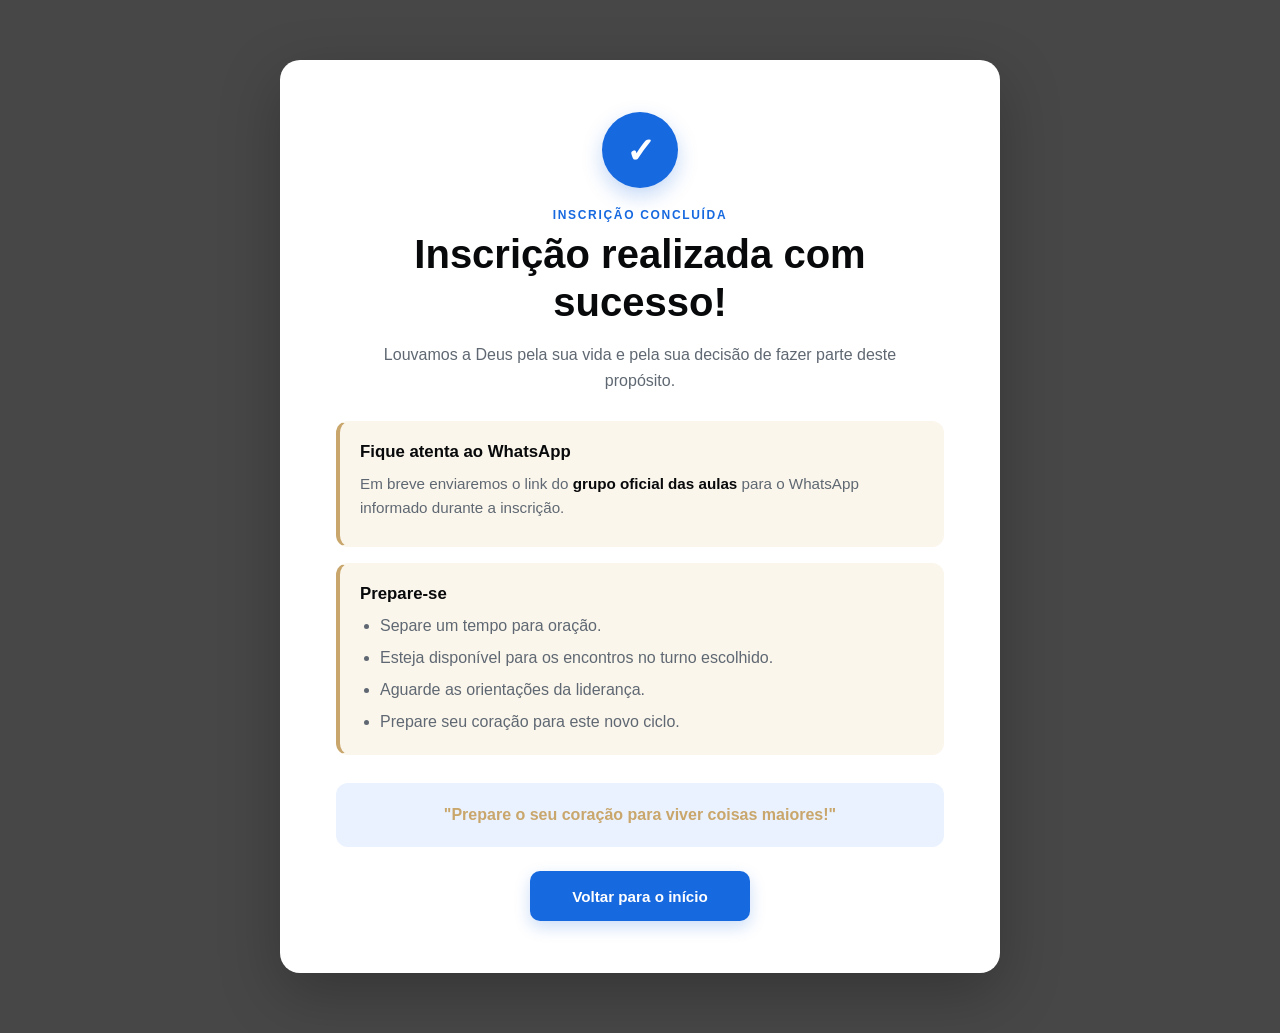
==== confirmacao.html @ 24d8322d "Publica site de inscrição" ====
<!DOCTYPE html>
<html lang="pt-BR">

<head>
    <meta charset="UTF-8">

    <meta
        name="viewport"
        content="width=device-width, initial-scale=1.0"
    >

    <meta
        name="description"
        content="Confirmação de inscrição no Curso de Fundamentação Ministerial."
    >

    <title>
        Inscrição Confirmada | Curso de Fundamentação Ministerial
    </title>

    <link rel="stylesheet" href="css/confirmacao.css">
</head>


<body>

    <main class="confirmation-page">

        <section
            class="confirmation-card"
            aria-labelledby="confirmation-title"
        >

            <!-- Ícone de sucesso -->
            <div
                class="success-icon"
                aria-hidden="true"
            >
                ✓
            </div>


            <!-- Cabeçalho -->
            <header class="confirmation-header">

                <p class="confirmation-kicker">
                    INSCRIÇÃO CONCLUÍDA
                </p>

                <h1 id="confirmation-title">
                    Inscrição realizada com sucesso!
                </h1>

                <p class="confirmation-intro">
                    Louvamos a Deus pela sua vida e pela sua decisão
                    de fazer parte deste propósito.
                </p>

            </header>


            <!-- Informações -->
            <div class="confirmation-content">

                
                <div class="info-box">

                    <h2>
                        Fique atenta ao WhatsApp
                    </h2>

                    <p>
                        Em breve enviaremos o link do
                        <strong>
                            grupo oficial das aulas
                        </strong>
                        para o WhatsApp informado durante a inscrição.
                    </p>

                </div>


                <div class="info-box">

                    <h2>
                        Prepare-se
                    </h2>

                    <ul>

                        <li>
                            Separe um tempo para oração.
                        </li>

                        <li>
                            Esteja disponível para os encontros no
                            turno escolhido.
                        </li>

                        <li>
                            Aguarde as orientações da liderança.
                        </li>

                        <li>
                            Prepare seu coração para este novo ciclo.
                        </li>

                    </ul>

                </div>

            </div>


            <!-- Mensagem final -->
            <div class="final-message">

                <p>
                    "Prepare o seu coração para viver coisas maiores!"
                </p>

            </div>


            <!-- Ações -->
            <footer class="confirmation-actions">

                <a
                    href="index.html"
                    class="button button-primary"
                >
                    Voltar para o início
                </a>

            </footer>

        </section>

    </main>

</body>

</html>
---- css/confirmacao.css ----
/* =========================================================
   VARIÁVEIS
========================================================= */

:root {
    --black: #08090a;
    --black-soft: #111315;

    --white: #ffffff;
    --white-soft: #f5f7fa;

    --blue: #1769e0;
    --blue-dark: #0d4fae;
    --blue-light: #eaf2ff;

    --gold: #c9a66b;
    --gold-soft: #fbf6ec;

    --gray-100: #f1f3f5;
    --gray-200: #e1e5e9;
    --gray-600: #5f6872;

    --success: #1769e0;
}


/* =========================================================
   RESET
========================================================= */

* {
    box-sizing: border-box;
}


html {
    scroll-behavior: smooth;
}


body {
    margin: 0;

    min-height: 100vh;

    font-family:
        Arial,
        Helvetica,
        sans-serif;

    color: var(--black);

    background:
        linear-gradient(
            rgba(0, 0, 0, 0.72),
            rgba(0, 0, 0, 0.72)
        );
}


/* =========================================================
   PÁGINA
========================================================= */

.confirmation-page {

    min-height: 100vh;

    display: flex;

    align-items: center;
    justify-content: center;

    padding: 24px 16px;
}


/* =========================================================
   CARD PRINCIPAL
========================================================= */

.confirmation-card {

    width: 100%;
    max-width: 720px;

    padding: 32px 20px;

    background: var(--white);

    border-radius: 20px;

    box-shadow:
        0 20px 60px rgba(0, 0, 0, 0.25);

    text-align: center;
}


/* =========================================================
   ÍCONE
========================================================= */

.success-icon {

    width: 68px;
    height: 68px;

    margin: 0 auto 20px;

    display: flex;

    align-items: center;
    justify-content: center;

    border-radius: 50%;

    background: var(--blue);

    color: var(--white);

    font-size: 2rem;
    font-weight: 800;

    box-shadow:
        0 8px 20px rgba(23, 105, 224, 0.25);
}


/* =========================================================
   CABEÇALHO
========================================================= */

.confirmation-kicker {

    margin: 0 0 8px;

    color: var(--blue);

    font-size: 0.75rem;
    font-weight: 800;

    letter-spacing: 0.14em;

    text-transform: uppercase;
}


.confirmation-header h1 {

    margin: 0;

    color: var(--black);

    font-size: 1.8rem;

    line-height: 1.2;
}


.confirmation-intro {

    max-width: 560px;

    margin: 16px auto 0;

    color: var(--gray-600);

    font-size: 1rem;

    line-height: 1.6;
}


/* =========================================================
   CONTEÚDO
========================================================= */

.confirmation-content {

    display: grid;

    gap: 16px;

    margin-top: 28px;

    text-align: left;
}


/* =========================================================
   BOX DE INFORMAÇÃO
========================================================= */

.info-box {

    padding: 20px;

    background: var(--gold-soft);

    border: 1px solid var(--gold-soft);

    border-left: 4px solid var(--gold);

    border-radius: 12px;
}


.info-box h2 {

    margin: 0 0 10px;

    color: var(--black);

    font-size: 1.05rem;
}


.info-box p {

    margin: 7px 0;

    color: var(--gray-600);

    font-size: 0.95rem;

    line-height: 1.55;
}


.info-box strong {

    color: var(--black);
}


/* =========================================================
   LISTA
========================================================= */

.info-box ul {

    margin: 0;

    padding-left: 20px;

    color: var(--gray-600);
}


.info-box li {

    margin-bottom: 8px;

    line-height: 1.5;
}


.info-box li:last-child {

    margin-bottom: 0;
}


/* =========================================================
   MENSAGEM FINAL
========================================================= */

.final-message {

    margin-top: 28px;

    padding: 20px;

    background: var(--blue-light);

    border-radius: 12px;
}


.final-message p {

    margin: 0;

    color: var(--gold);

    font-size: 1rem;

    font-weight: 700;

    line-height: 1.5;
}


/* =========================================================
   BOTÃO
========================================================= */

.confirmation-actions {

    margin-top: 24px;
}


.button {

    display: inline-flex;

    align-items: center;
    justify-content: center;

    min-height: 50px;

    width: 100%;

    padding: 12px 20px;

    border-radius: 10px;

    text-decoration: none;

    font-size: 0.95rem;
    font-weight: 700;

    transition:
        transform 0.2s ease,
        background-color 0.2s ease,
        box-shadow 0.2s ease;
}


.button-primary {

    background: var(--blue);

    color: var(--white);

    box-shadow:
        0 6px 16px rgba(23, 105, 224, 0.22);
}


.button-primary:hover {

    background: var(--blue-dark);

    transform: translateY(-1px);
}


.button-primary:focus-visible {

    outline: 3px solid var(--blue-light);

    outline-offset: 3px;
}


/* =========================================================
   TABLET
========================================================= */

@media (min-width: 600px) {

    .confirmation-page {
        padding: 40px 24px;
    }


    .confirmation-card {
        padding: 44px 40px;
    }


    .confirmation-header h1 {
        font-size: 2.2rem;
    }


    .button {
        width: auto;

        min-width: 220px;
    }

}


/* =========================================================
   DESKTOP
========================================================= */

@media (min-width: 900px) {

    .confirmation-page {
        padding: 60px 24px;
    }


    .confirmation-card {
        padding: 52px 56px;
    }


    .success-icon {
        width: 76px;
        height: 76px;

        font-size: 2.2rem;
    }


    .confirmation-header h1 {
        font-size: 2.5rem;
    }

}
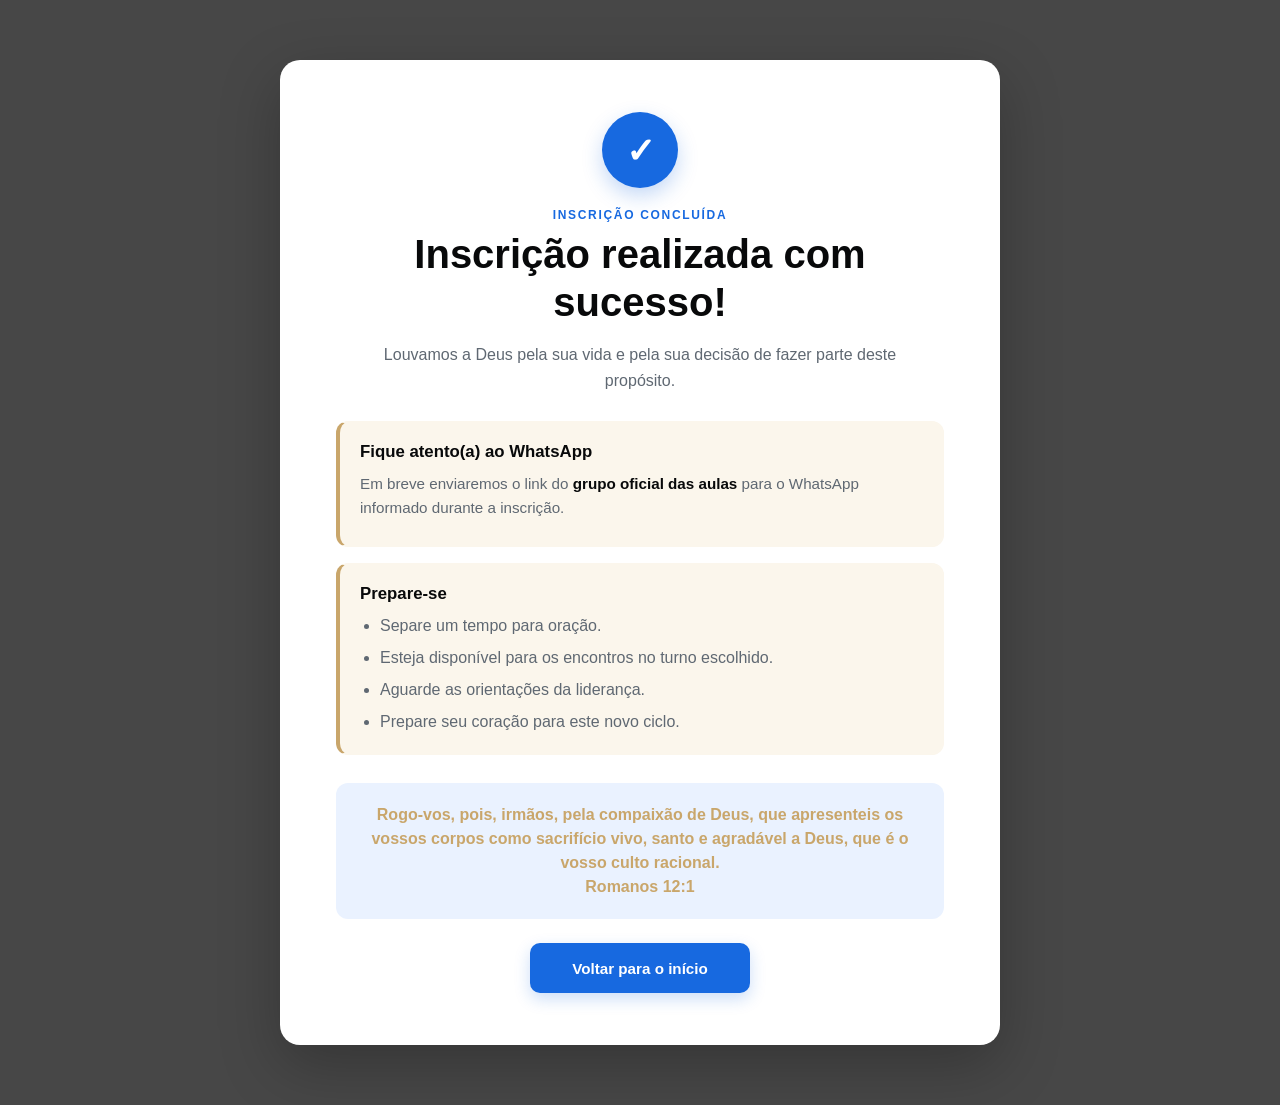
==== commit 2ff43fbc: "feat: atualizado design da página do curso" ====
--- a/confirmacao.html
+++ b/confirmacao.html
@@ -66,7 +66,7 @@
                 <div class="info-box">
 
                     <h2>
-                        Fique atenta ao WhatsApp
+                        Fique atento(a) ao WhatsApp
                     </h2>
 
                     <p>
@@ -116,8 +116,11 @@
             <div class="final-message">
 
                 <p>
-                    "Prepare o seu coração para viver coisas maiores!"
+                    Rogo-vos, pois, irmãos, pela compaixão de Deus, 
+                    que apresenteis os vossos corpos como sacrifício vivo, 
+                    santo e agradável a Deus, que é o vosso culto racional.
                 </p>
+                <p><strong>Romanos 12:1</strong></p>
 
             </div>
 
